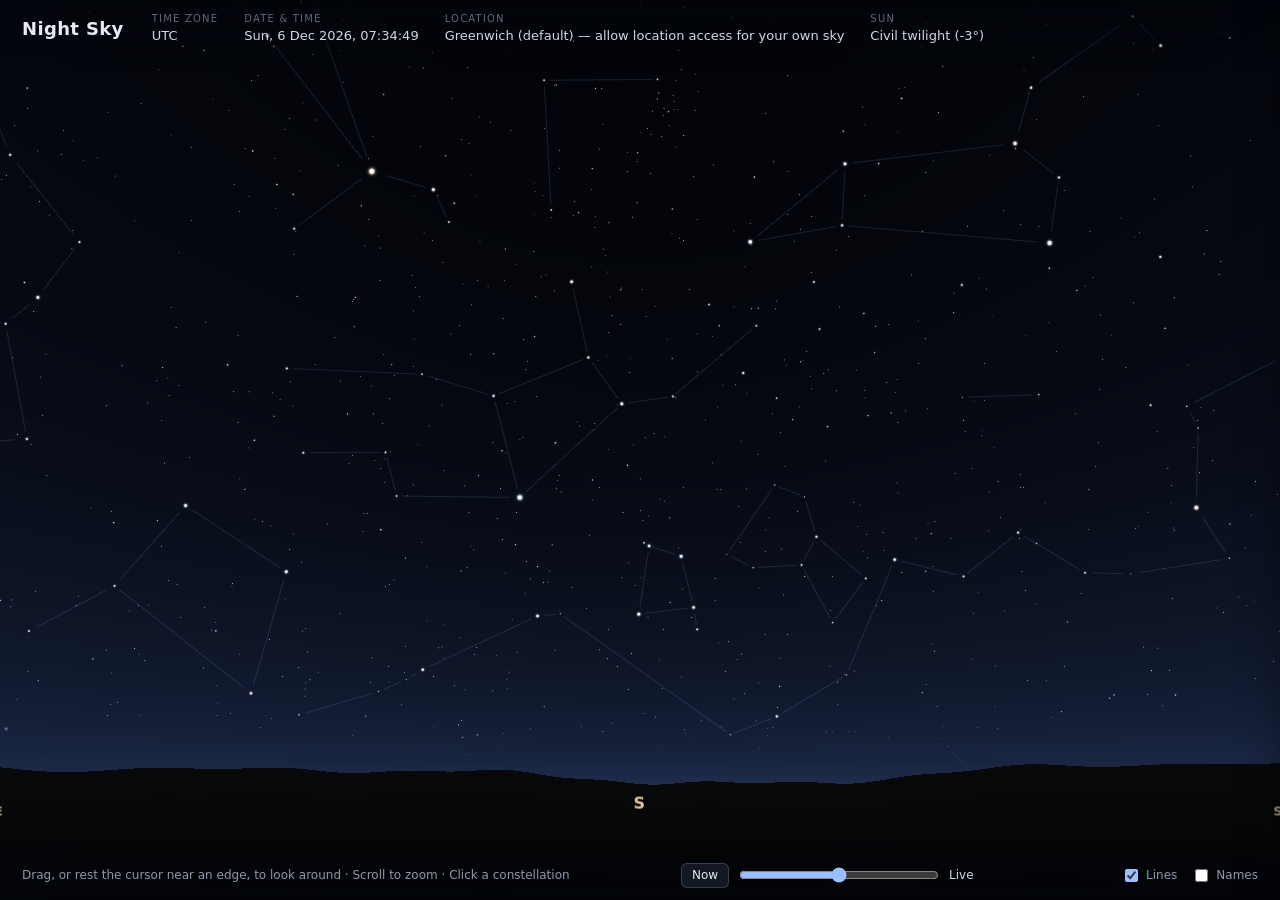
==== index.html @ 28700a71 "Render the sky from the observer's horizon The camera stands on the ground at the user's location. C" ====
<!doctype html>
<html lang="en">
<head>
  <meta charset="UTF-8" />
  <meta name="viewport" content="width=device-width, initial-scale=1" />
  <title>Night Sky</title>
  <link rel="stylesheet" href="style.css?v=4" />
</head>
<body>
  <canvas id="sky" aria-label="The night sky above your location"></canvas>
  <div id="labels" aria-hidden="true"></div>

  <header id="topbar">
    <div class="brand">Night Sky</div>
    <dl class="meta">
      <div class="meta-item"><dt>Time zone</dt><dd id="meta-timezone">—</dd></div>
      <div class="meta-item"><dt>Date &amp; time</dt><dd id="meta-time">—</dd></div>
      <div class="meta-item"><dt>Location</dt><dd id="meta-location">Locating…</dd></div>
      <div class="meta-item"><dt>Sun</dt><dd id="meta-sun">—</dd></div>
    </dl>
  </header>

  <div id="tooltip" role="tooltip" hidden></div>

  <aside id="panel" aria-hidden="true">
    <button id="panel-close" type="button" aria-label="Close">×</button>
    <div id="panel-content"></div>
  </aside>

  <footer id="controls">
    <div class="hint">Drag, or rest the cursor near an edge, to look around · Scroll to zoom · Click a constellation</div>
    <div class="time-control">
      <button id="time-now" type="button">Now</button>
      <input id="time-offset" type="range" min="-720" max="720" step="1" value="0" aria-label="Shift time" />
      <span id="time-label">Live</span>
    </div>
    <div class="toggles">
      <label><input id="toggle-lines" type="checkbox" checked /> Lines</label>
      <label><input id="toggle-labels" type="checkbox" /> Names</label>
    </div>
  </footer>

  <script type="module" src="main.js?v=4"></script>
</body>
</html>
---- style.css ----
:root {
  --text: #e6ebf2;
  --muted: #8d99ab;
  --faint: #5d6878;
  --line: rgba(150, 175, 215, 0.16);
  --glass: rgba(8, 12, 22, 0.62);
  --accent: #9cc0ff;
  --panel-w: 400px;
}

* { box-sizing: border-box; }

html, body {
  margin: 0;
  height: 100%;
  overflow: hidden;
  background: #02040a;
  color: var(--text);
  font: 14px/1.45 system-ui, -apple-system, "Segoe UI", Roboto, sans-serif;
}

#sky {
  position: fixed;
  inset: 0;
  width: 100vw;
  height: 100vh;
  display: block;
  cursor: grab;
  touch-action: none;
}
#sky.dragging { cursor: grabbing; }
#sky.hovering { cursor: pointer; }

/* ---------- labels drawn over the sky ---------- */
#labels { position: fixed; inset: 0; pointer-events: none; overflow: hidden; }
.label {
  position: absolute;
  left: 0; top: 0;
  white-space: nowrap;
  transform: translate(-50%, -50%);
  will-change: transform;
}
.label.cardinal {
  font-weight: 600;
  font-size: 13px;
  letter-spacing: 0.08em;
  color: rgba(220, 200, 160, 0.75);
}
.label.cardinal.major { font-size: 16px; color: rgba(240, 215, 165, 0.95); }
.label.con {
  font-size: 11px;
  letter-spacing: 0.14em;
  text-transform: uppercase;
  color: rgba(150, 180, 230, 0.5);
}
.label.con.active { color: rgba(200, 222, 255, 0.95); font-size: 12px; }

/* ---------- top bar ---------- */
#topbar {
  position: fixed;
  top: 0; left: 0; right: 0;
  display: flex;
  align-items: center;
  gap: 28px;
  padding: 12px 22px 22px;
  background: linear-gradient(to bottom, rgba(2, 4, 10, 0.85), rgba(2, 4, 10, 0));
  pointer-events: none;
}
#topbar > * { pointer-events: auto; }
.brand { font-size: 18px; font-weight: 650; letter-spacing: 0.02em; }
.meta { display: flex; flex-wrap: wrap; gap: 6px 26px; margin: 0; }
.meta-item { display: flex; flex-direction: column; }
.meta dt { font-size: 10px; text-transform: uppercase; letter-spacing: 0.12em; color: var(--faint); }
.meta dd { margin: 0; font-size: 13px; color: #cfd8e4; font-variant-numeric: tabular-nums; }

/* ---------- tooltip ---------- */
#tooltip {
  position: fixed;
  z-index: 20;
  pointer-events: none;
  padding: 7px 10px;
  border-radius: 8px;
  background: rgba(10, 15, 28, 0.88);
  border: 1px solid rgba(150, 180, 230, 0.25);
  box-shadow: 0 6px 20px rgba(0, 0, 0, 0.45);
  backdrop-filter: blur(6px);
}
.tt-name { font-weight: 600; font-size: 14px; }
.tt-sub { color: var(--muted); font-size: 12px; }
.tt-star { margin-top: 4px; font-size: 12px; color: #d9e3f2; }

/* ---------- footer controls ---------- */
#controls {
  position: fixed;
  left: 0; right: 0; bottom: 0;
  display: flex;
  align-items: center;
  gap: 22px;
  padding: 22px 22px 12px;
  background: linear-gradient(to top, rgba(2, 4, 10, 0.8), rgba(2, 4, 10, 0));
  font-size: 12px;
  color: var(--muted);
  pointer-events: none;
  transition: right 0.28s ease;
}
#controls > * { pointer-events: auto; }
body.panel-open #controls { right: min(var(--panel-w), 100vw); }
.hint { flex: 1; }
.time-control { display: flex; align-items: center; gap: 8px; }
.time-control input { width: 200px; accent-color: var(--accent); }
#time-label { min-width: 150px; color: #cfd8e4; font-variant-numeric: tabular-nums; }
button {
  font: inherit;
  color: var(--text);
  background: rgba(120, 150, 200, 0.14);
  border: 1px solid rgba(150, 180, 230, 0.25);
  border-radius: 6px;
  padding: 3px 10px;
  cursor: pointer;
}
button:hover { background: rgba(120, 150, 200, 0.26); }
.toggles { display: flex; gap: 14px; }
.toggles label { display: flex; align-items: center; gap: 5px; cursor: pointer; }
.toggles input { accent-color: var(--accent); }

/* ---------- side panel ---------- */
#panel {
  position: fixed;
  top: 0; right: 0; bottom: 0;
  width: var(--panel-w);
  max-width: 100vw;
  overflow-y: auto;
  padding: 26px 26px 40px;
  background: rgba(7, 11, 21, 0.94);
  border-left: 1px solid var(--line);
  box-shadow: -18px 0 40px rgba(0, 0, 0, 0.4);
  transform: translateX(105%);
  transition: transform 0.28s ease;
  z-index: 30;
}
#panel.open { transform: none; }
#panel-close {
  position: absolute;
  top: 14px; right: 14px;
  width: 30px; height: 30px;
  padding: 0;
  font-size: 18px;
  line-height: 1;
  border-radius: 50%;
}

.p-eyebrow { font-size: 11px; text-transform: uppercase; letter-spacing: 0.14em; color: var(--faint); }
.p-title { margin: 4px 0 2px; font-size: 28px; font-weight: 650; letter-spacing: 0.01em; }
.p-sub { color: var(--muted); }
.p-now {
  margin: 16px 0 6px;
  padding: 10px 12px;
  border-radius: 8px;
  background: rgba(120, 150, 200, 0.08);
  border: 1px solid var(--line);
  font-size: 13px;
}
.p-now strong { color: #fff; font-weight: 600; }
.p-chart {
  display: block;
  width: 100%;
  margin: 14px 0 4px;
  border-radius: 10px;
  background: radial-gradient(ellipse at center, #0c1426 0%, #050811 100%);
  border: 1px solid var(--line);
}
.p-chart-note { font-size: 11px; color: var(--faint); text-align: right; }
.p-section { margin-top: 22px; }
.p-section h3 {
  margin: 0 0 8px;
  font-size: 11px;
  font-weight: 600;
  text-transform: uppercase;
  letter-spacing: 0.14em;
  color: var(--muted);
}
.p-facts { display: grid; grid-template-columns: auto 1fr; gap: 6px 16px; margin: 0; font-size: 13px; }
.p-facts dt { color: var(--muted); }
.p-facts dd { margin: 0; }
.p-stars { width: 100%; border-collapse: collapse; font-size: 13px; }
.p-stars th {
  text-align: left;
  font-weight: 500;
  font-size: 11px;
  color: var(--faint);
  padding: 0 6px 6px 0;
  border-bottom: 1px solid var(--line);
}
.p-stars td { padding: 6px 6px 6px 0; border-bottom: 1px solid rgba(150, 175, 215, 0.07); vertical-align: top; }
.p-stars td.num { text-align: right; font-variant-numeric: tabular-nums; white-space: nowrap; }
.p-stars th.num { text-align: right; }
.p-stars .desig { color: var(--muted); font-size: 12px; }
.p-stars .kind { color: var(--muted); font-size: 12px; }
.p-stars tr.hl td { background: rgba(156, 192, 255, 0.1); }
.p-stars tr:hover td { background: rgba(156, 192, 255, 0.07); }
.p-swatch { display: inline-block; width: 8px; height: 8px; border-radius: 50%; margin-right: 6px; vertical-align: 1px; }
.p-about { font-size: 13.5px; color: #c9d3e0; }
.p-about a { color: var(--accent); }

@media (max-width: 900px) {
  .hint { display: none; }
  .meta { gap: 4px 16px; }
  #topbar { gap: 14px; }
}
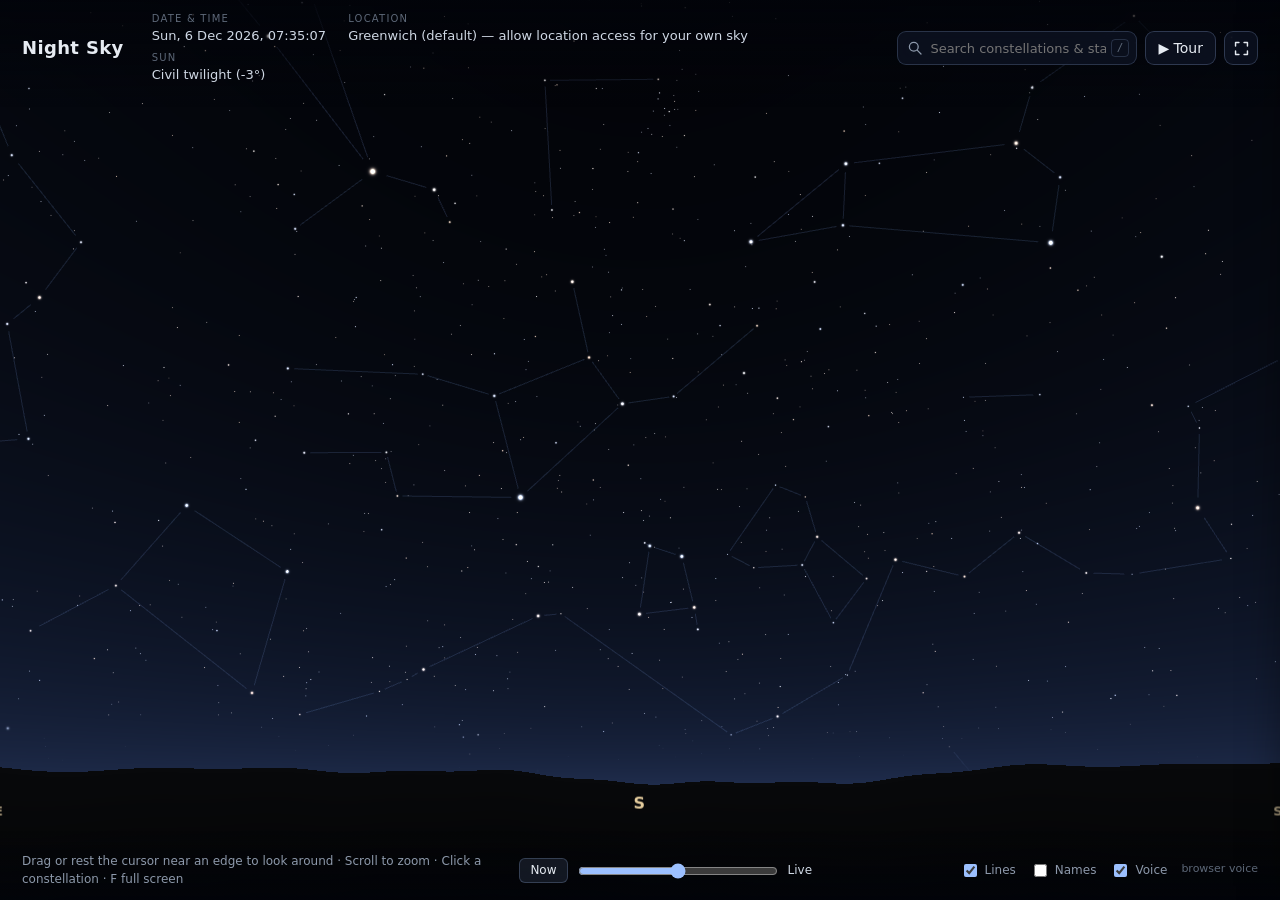
==== commit b7a4aa4f: "Search, tonight's visibility, full screen and a narrated tour - Search constellations and named star" ====
--- a/index.html
+++ b/index.html
@@ -4,7 +4,7 @@
   <meta charset="UTF-8" />
   <meta name="viewport" content="width=device-width, initial-scale=1" />
   <title>Night Sky</title>
-  <link rel="stylesheet" href="style.css?v=4" />
+  <link rel="stylesheet" href="style.css?v=7" />
 </head>
 <body>
   <canvas id="sky" aria-label="The night sky above your location"></canvas>
@@ -18,7 +18,37 @@
       <div class="meta-item"><dt>Location</dt><dd id="meta-location">Locating…</dd></div>
       <div class="meta-item"><dt>Sun</dt><dd id="meta-sun">—</dd></div>
     </dl>
+    <div class="top-actions">
+      <div class="search">
+        <svg class="search-icon" viewBox="0 0 20 20" aria-hidden="true"><circle cx="8.5" cy="8.5" r="5.5" fill="none" stroke="currentColor" stroke-width="1.6"/><path d="M13 13l4.5 4.5" stroke="currentColor" stroke-width="1.6" stroke-linecap="round"/></svg>
+        <input id="search" type="search" placeholder="Search constellations &amp; stars" autocomplete="off" spellcheck="false" aria-label="Search constellations and stars" aria-controls="search-results" />
+        <kbd class="search-kbd">/</kbd>
+        <ul id="search-results" role="listbox" hidden></ul>
+      </div>
+      <button id="tour-btn" type="button" class="action" title="Planetarium tour of tonight's sky">▶ Tour</button>
+      <button id="fullscreen-btn" type="button" class="action icon" title="Full screen (F)" aria-label="Full screen">
+        <svg viewBox="0 0 20 20" aria-hidden="true"><path d="M3 7V3h4M13 3h4v4M17 13v4h-4M7 17H3v-4" fill="none" stroke="currentColor" stroke-width="1.7" stroke-linecap="round" stroke-linejoin="round"/></svg>
+      </button>
+    </div>
   </header>
+  <div id="toast" role="status" aria-live="polite" hidden></div>
+  <div id="marker" hidden></div>
+  <div id="tour-bar" role="toolbar" aria-label="Tour controls" hidden>
+    <span class="tb-dot" aria-hidden="true"></span>
+    <span class="tb-label">Tour</span>
+    <span id="tour-progress" class="tb-progress"></span>
+    <button id="tour-pause" type="button" class="tb-btn tb-main"></button>
+    <button id="tour-restart" type="button" class="tb-btn" title="Restart the tour" aria-label="Restart the tour">
+      <svg viewBox="0 0 20 20" aria-hidden="true"><path d="M4.5 10a5.5 5.5 0 1 0 1.8-4.1" fill="none" stroke="currentColor" stroke-width="1.8" stroke-linecap="round"/><path d="M4 3.5v3.6h3.6" fill="none" stroke="currentColor" stroke-width="1.8" stroke-linecap="round" stroke-linejoin="round"/></svg>
+    </button>
+    <button id="tour-stop" type="button" class="tb-btn" title="Stop the tour (Esc)" aria-label="Stop the tour">
+      <svg viewBox="0 0 20 20" aria-hidden="true"><rect x="5" y="5" width="10" height="10" rx="1.6"/></svg>
+    </button>
+  </div>
+  <div id="tour-cursor" hidden>
+    <svg viewBox="0 0 24 24" aria-hidden="true"><path d="M4 2.5l15.5 9.2-6.6 1.5 3.7 7.1-2.7 1.4-3.7-7.1L5.4 19z" fill="#fff" stroke="#0b1020" stroke-width="1.3" stroke-linejoin="round"/></svg>
+    <span class="ripple"></span>
+  </div>
 
   <div id="tooltip" role="tooltip" hidden></div>
 
@@ -28,7 +58,7 @@
   </aside>
 
   <footer id="controls">
-    <div class="hint">Drag, or rest the cursor near an edge, to look around · Scroll to zoom · Click a constellation</div>
+    <div class="hint">Drag or rest the cursor near an edge to look around · Scroll to zoom · Click a constellation · F full screen</div>
     <div class="time-control">
       <button id="time-now" type="button">Now</button>
       <input id="time-offset" type="range" min="-720" max="720" step="1" value="0" aria-label="Shift time" />
@@ -37,9 +67,11 @@
     <div class="toggles">
       <label><input id="toggle-lines" type="checkbox" checked /> Lines</label>
       <label><input id="toggle-labels" type="checkbox" /> Names</label>
+      <label title="Narrate during the tour"><input id="toggle-voice" type="checkbox" checked /> Voice</label>
+      <span id="voice-status" class="voice-status" aria-live="polite"></span>
     </div>
   </footer>
 
-  <script type="module" src="main.js?v=4"></script>
+  <script type="module" src="main.js?v=7"></script>
 </body>
 </html>
--- a/style.css
+++ b/style.css
@@ -207,3 +207,154 @@
   .meta { gap: 4px 16px; }
   #topbar { gap: 14px; }
 }
+
+/* ---------- top-right actions: search, tour, full screen ---------- */
+.top-actions { margin-left: auto; display: flex; align-items: center; gap: 8px; }
+.search { position: relative; }
+.search input {
+  width: 270px;
+  height: 34px;
+  padding: 0 30px 0 32px;
+  font: inherit;
+  font-size: 13px;
+  color: var(--text);
+  background: rgba(14, 20, 36, 0.72);
+  border: 1px solid rgba(150, 180, 230, 0.22);
+  border-radius: 9px;
+  outline: none;
+  backdrop-filter: blur(8px);
+  transition: border-color 0.15s, background 0.15s, width 0.2s;
+}
+.search input::-webkit-search-cancel-button { display: none; }
+.search input:focus { border-color: rgba(156, 192, 255, 0.6); background: rgba(14, 20, 36, 0.92); width: 300px; }
+.search-icon { position: absolute; left: 10px; top: 9px; width: 16px; height: 16px; color: var(--muted); pointer-events: none; }
+.search-kbd {
+  position: absolute; right: 8px; top: 8px;
+  font: 11px/16px ui-monospace, monospace; color: var(--faint);
+  border: 1px solid rgba(150, 180, 230, 0.2); border-radius: 4px; padding: 0 5px;
+  pointer-events: none;
+}
+.search input:focus + .search-kbd { display: none; }
+#search-results {
+  position: absolute; right: 0; top: 40px;
+  width: 340px; max-height: 60vh; overflow-y: auto;
+  margin: 0; padding: 5px; list-style: none;
+  background: rgba(9, 14, 26, 0.97);
+  border: 1px solid rgba(150, 180, 230, 0.22);
+  border-radius: 10px;
+  box-shadow: 0 14px 40px rgba(0, 0, 0, 0.55);
+  z-index: 40;
+}
+#search-results li { display: flex; align-items: center; gap: 10px; padding: 7px 9px; border-radius: 7px; cursor: pointer; }
+#search-results li.active, #search-results li:hover { background: rgba(156, 192, 255, 0.12); }
+#search-results .r-main { flex: 1; min-width: 0; }
+#search-results .r-name { font-size: 13.5px; }
+#search-results .r-name mark { background: none; color: #fff; font-weight: 650; }
+#search-results .r-sub { font-size: 11.5px; color: var(--muted); }
+#search-results .r-empty { color: var(--muted); cursor: default; }
+.chip { font-size: 10.5px; white-space: nowrap; padding: 2px 7px; border-radius: 99px; border: 1px solid; }
+.chip.up { color: #8fe3b0; border-color: rgba(143, 227, 176, 0.35); }
+.chip.down { color: #c9b98a; border-color: rgba(201, 185, 138, 0.3); }
+.chip.never { color: #e39a8f; border-color: rgba(227, 154, 143, 0.3); }
+button.action { height: 34px; padding: 0 12px; border-radius: 9px; background: rgba(14, 20, 36, 0.72); backdrop-filter: blur(8px); }
+button.action.icon { width: 34px; padding: 0; display: grid; place-items: center; }
+button.action svg { width: 17px; height: 17px; }
+button.action.on { background: rgba(156, 192, 255, 0.22); border-color: rgba(156, 192, 255, 0.55); }
+
+#toast {
+  position: fixed; top: 62px; right: 22px; z-index: 35;
+  max-width: 380px; padding: 11px 14px;
+  font-size: 13px; color: #dfe7f2;
+  background: rgba(9, 14, 26, 0.95);
+  border: 1px solid rgba(150, 180, 230, 0.25);
+  border-left: 3px solid #e3c38f;
+  border-radius: 9px;
+  box-shadow: 0 10px 30px rgba(0, 0, 0, 0.5);
+}
+#toast strong { color: #fff; }
+body.panel-open #toast { right: calc(var(--panel-w) + 22px); }
+
+/* ---------- star marker (search result) ---------- */
+#marker {
+  position: fixed; left: 0; top: 0; width: 30px; height: 30px; margin: -15px 0 0 -15px;
+  border: 1.5px solid rgba(156, 192, 255, 0.9); border-radius: 50%;
+  pointer-events: none; z-index: 5;
+  transform: var(--t, none);
+  animation: pulse 1.6s ease-in-out infinite;
+}
+@keyframes pulse { 0%, 100% { transform: var(--t) scale(1); opacity: 0.95; } 50% { transform: var(--t) scale(1.25); opacity: 0.5; } }
+
+/* ---------- planetarium tour cursor ---------- */
+#tour-cursor { position: fixed; left: 0; top: 0; width: 26px; height: 26px; pointer-events: none; z-index: 25; will-change: transform; }
+#tour-cursor svg { width: 26px; height: 26px; filter: drop-shadow(0 2px 4px rgba(0, 0, 0, 0.6)); }
+#tour-cursor .ripple { position: absolute; left: -11px; top: -11px; width: 26px; height: 26px; border-radius: 50%; border: 2px solid rgba(156, 192, 255, 0.9); opacity: 0; }
+#tour-cursor.click .ripple { animation: ripple 0.55s ease-out; }
+@keyframes ripple { from { transform: scale(0.3); opacity: 1; } to { transform: scale(1.8); opacity: 0; } }
+body.touring #sky { cursor: default; }
+
+/* ---------- panel extras ---------- */
+.p-actions { display: flex; gap: 8px; margin-top: 12px; }
+.p-listen { display: inline-flex; align-items: center; gap: 6px; height: 30px; padding: 0 12px; border-radius: 99px; }
+.p-listen.busy { opacity: 0.75; cursor: progress; }
+.p-now .v-title { font-weight: 600; color: #fff; }
+.p-now .v-detail { color: #c9d3e0; margin-top: 3px; }
+.p-now.never { border-color: rgba(227, 154, 143, 0.35); }
+.p-now.later, .p-now.not-tonight, .p-now.daylight { border-color: rgba(227, 195, 143, 0.35); }
+.p-jump { margin-top: 8px; }
+
+/* ---------- full screen: UI fades away while you're not moving ---------- */
+#topbar, #controls { transition: opacity 0.6s ease, right 0.28s ease; }
+body.ui-idle #topbar, body.ui-idle #controls { opacity: 0; pointer-events: none; }
+body.ui-idle #topbar > *, body.ui-idle #controls > * { pointer-events: none; }
+body.ui-idle #sky { cursor: none; }
+
+@media (max-width: 1250px) {
+  .meta-item:nth-child(4) { display: none; }
+  .search input, .search input:focus { width: 210px; }
+}
+
+/* header fit */
+.brand, button.action, .meta dd { white-space: nowrap; }
+.brand, .top-actions { flex-shrink: 0; }
+.meta { flex: 1 1 auto; min-width: 0; gap: 6px 22px; }
+.search input { width: 240px; }
+.search input:focus { width: 280px; }
+@media (max-width: 1350px) { .meta-item:first-child { display: none; } }
+#topbar { transition: right 0.28s ease, opacity 0.6s ease; }
+body.panel-open #topbar { right: min(var(--panel-w), 100vw); }
+.search-icon { z-index: 1; }
+body.panel-open .meta-item:nth-child(1), body.panel-open .meta-item:nth-child(4) { display: none; }
+body.panel-open .meta dd { max-width: 300px; overflow: hidden; text-overflow: ellipsis; }
+
+/* voice status next to the Voice toggle */
+.voice-status { min-width: 0; font-size: 11px; color: var(--faint); transition: opacity 0.8s; }
+.voice-status.fade { opacity: 0; }
+
+/* the star being named in the narration */
+.p-stars tr.speaking td { background: rgba(156, 192, 255, 0.16); }
+.p-chart circle.speaking { stroke: #cfe0ff; stroke-width: 2; }
+
+/* ---------- tour control bar ---------- */
+#tour-bar {
+  position: fixed; bottom: 62px; left: 50%; transform: translateX(-50%); z-index: 28;
+  display: flex; align-items: center; gap: 10px;
+  padding: 6px 8px 6px 14px;
+  background: rgba(10, 15, 28, 0.88);
+  border: 1px solid rgba(150, 180, 230, 0.25);
+  border-radius: 99px;
+  box-shadow: 0 10px 30px rgba(0, 0, 0, 0.45);
+  backdrop-filter: blur(10px);
+  font-size: 13px;
+  transition: left 0.28s ease;
+}
+#tour-bar[hidden] { display: none; }
+body.panel-open #tour-bar { left: calc((100vw - var(--panel-w)) / 2); }
+.tb-dot { width: 8px; height: 8px; border-radius: 50%; background: #8fe3b0; box-shadow: 0 0 8px #8fe3b0; animation: tbpulse 1.6s ease-in-out infinite; }
+#tour-bar.paused .tb-dot { background: #e3c38f; box-shadow: none; animation: none; }
+@keyframes tbpulse { 50% { opacity: 0.35; } }
+.tb-label { font-weight: 600; }
+.tb-progress { color: var(--muted); min-width: 120px; font-variant-numeric: tabular-nums; }
+.tb-btn { display: inline-flex; align-items: center; justify-content: center; gap: 6px; height: 32px; min-width: 32px; padding: 0 10px; border-radius: 99px; }
+.tb-btn svg { width: 15px; height: 15px; fill: currentColor; }
+.tb-main { padding: 0 14px 0 11px; background: rgba(156, 192, 255, 0.2); border-color: rgba(156, 192, 255, 0.45); }
+body.ui-idle #tour-bar { opacity: 0.35; }
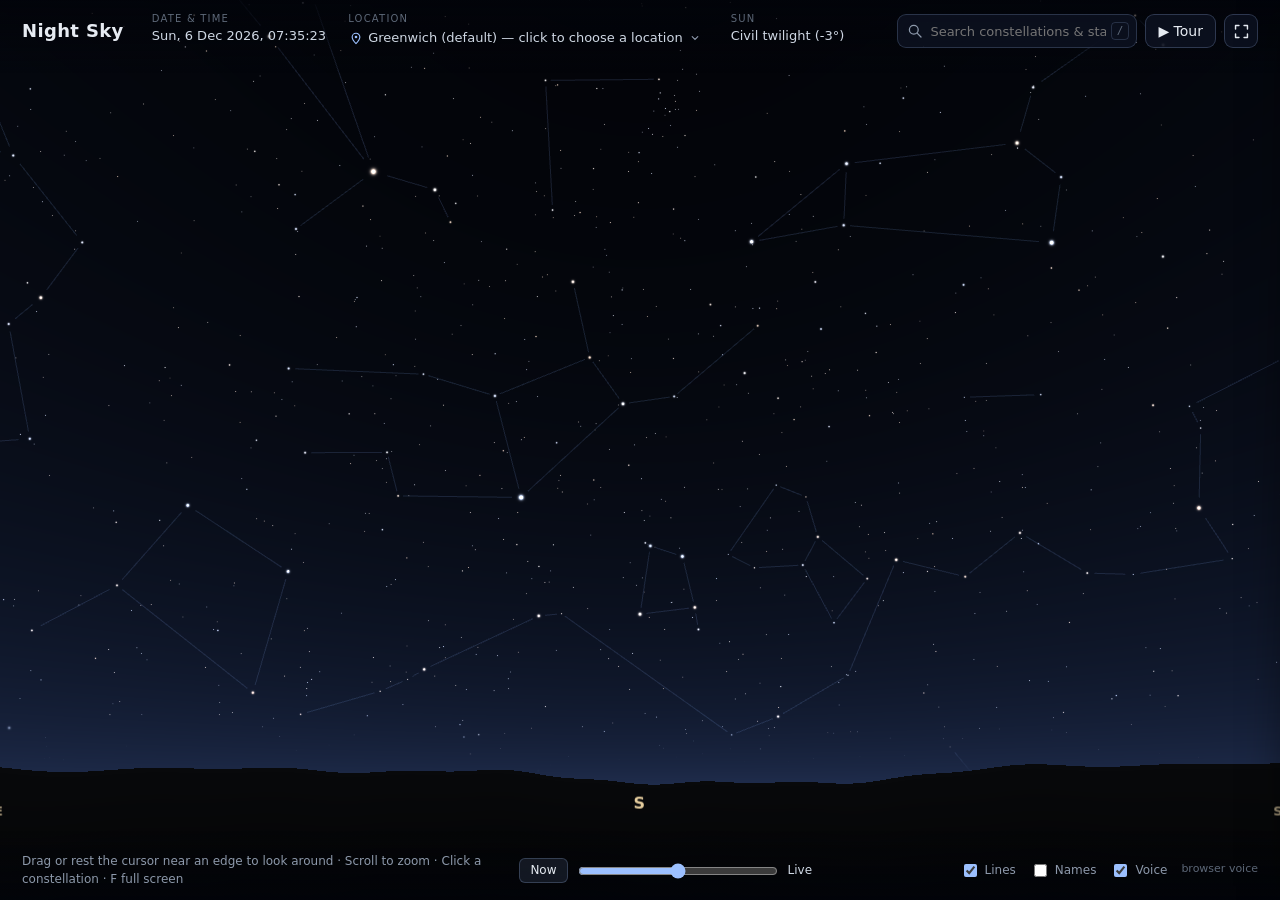
==== commit 49137577: "Touch-first mobile layout and a location picker - Touch: one-finger look, pinch zoom, bigger tap tar" ====
--- a/index.html
+++ b/index.html
@@ -2,11 +2,24 @@
 <html lang="en">
 <head>
   <meta charset="UTF-8" />
-  <meta name="viewport" content="width=device-width, initial-scale=1" />
+  <meta name="viewport" content="width=device-width, initial-scale=1, viewport-fit=cover" />
+  <meta name="theme-color" content="#02040a" />
+  <meta name="mobile-web-app-capable" content="yes" />
+  <meta name="apple-mobile-web-app-capable" content="yes" />
+  <meta name="apple-mobile-web-app-status-bar-style" content="black-translucent" />
+  <meta name="apple-mobile-web-app-title" content="Night Sky" />
+  <link rel="manifest" href="manifest.webmanifest" />
+  <link rel="icon" href="icon.svg" type="image/svg+xml" />
+  <link rel="apple-touch-icon" href="icon-180.png" />
   <title>Night Sky</title>
-  <link rel="stylesheet" href="style.css?v=7" />
+  <link rel="stylesheet" href="style.css?v=8" />
 </head>
 <body>
+  <div id="loading" class="loading" role="status" aria-live="polite">
+    <div class="loading-orbit" aria-hidden="true"><span></span><span></span><span></span></div>
+    <div id="loading-text" class="loading-text">Finding your sky…</div>
+    <div id="loading-sub" class="loading-sub"></div>
+  </div>
   <canvas id="sky" aria-label="The night sky above your location"></canvas>
   <div id="labels" aria-hidden="true"></div>
 
@@ -15,10 +28,19 @@
     <dl class="meta">
       <div class="meta-item"><dt>Time zone</dt><dd id="meta-timezone">—</dd></div>
       <div class="meta-item"><dt>Date &amp; time</dt><dd id="meta-time">—</dd></div>
-      <div class="meta-item"><dt>Location</dt><dd id="meta-location">Locating…</dd></div>
+      <div class="meta-item meta-loc"><dt>Location</dt><dd>
+        <button id="location-btn" type="button" class="loc-btn" title="Change location" aria-haspopup="dialog">
+          <svg viewBox="0 0 20 20" aria-hidden="true"><path d="M10 18s-5.5-5.2-5.5-9.3a5.5 5.5 0 0 1 11 0C15.5 12.8 10 18 10 18z" fill="none" stroke="currentColor" stroke-width="1.6"/><circle cx="10" cy="8.6" r="1.9" fill="currentColor"/></svg>
+          <span id="meta-location">Locating…</span>
+          <svg class="chev" viewBox="0 0 20 20" aria-hidden="true"><path d="M6 8l4 4 4-4" fill="none" stroke="currentColor" stroke-width="1.6" stroke-linecap="round"/></svg>
+        </button>
+      </dd></div>
       <div class="meta-item"><dt>Sun</dt><dd id="meta-sun">—</dd></div>
     </dl>
     <div class="top-actions">
+      <button id="search-toggle" type="button" class="action icon search-toggle" aria-label="Search">
+        <svg viewBox="0 0 20 20" aria-hidden="true"><circle cx="8.5" cy="8.5" r="5.5" fill="none" stroke="currentColor" stroke-width="1.7"/><path d="M13 13l4.5 4.5" stroke="currentColor" stroke-width="1.7" stroke-linecap="round"/></svg>
+      </button>
       <div class="search">
         <svg class="search-icon" viewBox="0 0 20 20" aria-hidden="true"><circle cx="8.5" cy="8.5" r="5.5" fill="none" stroke="currentColor" stroke-width="1.6"/><path d="M13 13l4.5 4.5" stroke="currentColor" stroke-width="1.6" stroke-linecap="round"/></svg>
         <input id="search" type="search" placeholder="Search constellations &amp; stars" autocomplete="off" spellcheck="false" aria-label="Search constellations and stars" aria-controls="search-results" />
@@ -51,8 +73,32 @@
   </div>
 
   <div id="tooltip" role="tooltip" hidden></div>
+  <div id="peek" hidden>
+    <div class="peek-main"><div id="peek-name" class="tt-name"></div><div id="peek-sub" class="tt-sub"></div><div id="peek-star" class="tt-star"></div></div>
+    <button id="peek-open" type="button">Details ›</button>
+  </div>
+
+  <div id="loc-picker" role="dialog" aria-modal="true" aria-labelledby="loc-title" hidden>
+    <div class="lp-card">
+      <div class="lp-head">
+        <h2 id="loc-title">See the sky from…</h2>
+        <button id="loc-close" type="button" class="lp-close" aria-label="Close">×</button>
+      </div>
+      <div class="lp-search">
+        <svg viewBox="0 0 20 20" aria-hidden="true"><circle cx="8.5" cy="8.5" r="5.5" fill="none" stroke="currentColor" stroke-width="1.6"/><path d="M13 13l4.5 4.5" stroke="currentColor" stroke-width="1.6" stroke-linecap="round"/></svg>
+        <input id="loc-search" type="search" placeholder="Search for a city or place" autocomplete="off" spellcheck="false" aria-controls="loc-results" />
+      </div>
+      <button id="loc-mine" type="button" class="lp-mine">
+        <svg viewBox="0 0 20 20" aria-hidden="true"><circle cx="10" cy="10" r="3" fill="currentColor"/><circle cx="10" cy="10" r="6.5" fill="none" stroke="currentColor" stroke-width="1.5"/><path d="M10 1.5v3M10 15.5v3M1.5 10h3M15.5 10h3" stroke="currentColor" stroke-width="1.5" stroke-linecap="round"/></svg>
+        Use my current location
+      </button>
+      <ul id="loc-results" role="listbox"></ul>
+      <div id="loc-note" class="lp-note"></div>
+    </div>
+  </div>
 
   <aside id="panel" aria-hidden="true">
+    <div id="sheet-handle" class="sheet-handle" aria-hidden="true"><span></span></div>
     <button id="panel-close" type="button" aria-label="Close">×</button>
     <div id="panel-content"></div>
   </aside>
@@ -72,6 +118,6 @@
     </div>
   </footer>
 
-  <script type="module" src="main.js?v=7"></script>
+  <script type="module" src="main.js?v=8"></script>
 </body>
 </html>
--- a/style.css
+++ b/style.css
@@ -358,3 +358,184 @@
 .tb-btn svg { width: 15px; height: 15px; fill: currentColor; }
 .tb-main { padding: 0 14px 0 11px; background: rgba(156, 192, 255, 0.2); border-color: rgba(156, 192, 255, 0.45); }
 body.ui-idle #tour-bar { opacity: 0.35; }
+
+/* =====================================================================
+   Loading screen (startup and travelling to another location)
+   ===================================================================== */
+html, body { height: 100%; height: 100dvh; }
+.loading {
+  position: fixed; inset: 0; z-index: 100;
+  display: flex; flex-direction: column; align-items: center; justify-content: center; gap: 18px;
+  background: radial-gradient(ellipse at 50% 40%, #0d1630 0%, #02040a 70%);
+  transition: opacity 0.6s ease;
+}
+.loading.hide { opacity: 0; pointer-events: none; }
+.loading[hidden] { display: none; }
+.loading-orbit { position: relative; width: 64px; height: 64px; }
+.loading-orbit span {
+  position: absolute; inset: 0; border-radius: 50%;
+  border: 1.5px solid transparent; border-top-color: rgba(156, 192, 255, 0.9);
+  animation: spin 1.4s linear infinite;
+}
+.loading-orbit span:nth-child(2) { inset: 10px; border-top-color: rgba(227, 195, 143, 0.8); animation-duration: 2.1s; animation-direction: reverse; }
+.loading-orbit span:nth-child(3) { inset: 26px; background: #fff; box-shadow: 0 0 18px 4px rgba(156, 192, 255, 0.6); border: none; animation: twinkle 1.6s ease-in-out infinite; }
+@keyframes spin { to { transform: rotate(360deg); } }
+@keyframes twinkle { 50% { opacity: 0.45; transform: scale(0.8); } }
+.loading-text { font-size: 17px; font-weight: 600; letter-spacing: 0.01em; }
+.loading-sub { font-size: 13px; color: var(--muted); min-height: 1.2em; text-align: center; padding: 0 24px; }
+
+/* =====================================================================
+   Location button + picker
+   ===================================================================== */
+.loc-btn {
+  display: inline-flex; align-items: center; gap: 5px; max-width: 420px;
+  padding: 1px 6px 1px 2px; margin-left: -2px;
+  background: none; border: 1px solid transparent; border-radius: 6px;
+  font: inherit; font-size: 13px; color: #cfd8e4; cursor: pointer;
+}
+.loc-btn:hover { background: rgba(120, 150, 200, 0.14); border-color: rgba(150, 180, 230, 0.25); }
+.loc-btn svg { width: 14px; height: 14px; flex: none; color: var(--accent); }
+.loc-btn .chev { color: var(--muted); }
+.loc-btn #meta-location { overflow: hidden; text-overflow: ellipsis; white-space: nowrap; }
+
+#loc-picker {
+  position: fixed; inset: 0; z-index: 60;
+  display: flex; align-items: flex-start; justify-content: center;
+  padding: 80px 16px 16px;
+  background: rgba(2, 4, 10, 0.55);
+  backdrop-filter: blur(3px);
+}
+#loc-picker[hidden] { display: none; }
+.lp-card {
+  width: min(520px, 100%); max-height: calc(100dvh - 100px); display: flex; flex-direction: column;
+  background: rgba(9, 14, 26, 0.98); border: 1px solid rgba(150, 180, 230, 0.22); border-radius: 14px;
+  box-shadow: 0 20px 60px rgba(0, 0, 0, 0.6); overflow: hidden;
+}
+.lp-head { display: flex; align-items: center; justify-content: space-between; padding: 16px 16px 8px 18px; }
+.lp-head h2 { margin: 0; font-size: 17px; font-weight: 650; }
+.lp-close { width: 32px; height: 32px; padding: 0; border-radius: 50%; font-size: 18px; }
+.lp-search { position: relative; margin: 4px 16px 10px; }
+.lp-search svg { position: absolute; left: 12px; top: 12px; width: 17px; height: 17px; color: var(--muted); }
+.lp-search input {
+  width: 100%; height: 42px; padding: 0 12px 0 38px; font: inherit; font-size: 15px; color: var(--text);
+  background: rgba(14, 20, 36, 0.9); border: 1px solid rgba(150, 180, 230, 0.28); border-radius: 10px; outline: none;
+}
+.lp-search input:focus { border-color: rgba(156, 192, 255, 0.7); }
+.lp-mine {
+  display: flex; align-items: center; gap: 10px; margin: 0 16px 6px; height: 40px;
+  background: rgba(156, 192, 255, 0.1); border-color: rgba(156, 192, 255, 0.3); border-radius: 10px; font-size: 14px;
+}
+.lp-mine svg { width: 18px; height: 18px; color: var(--accent); }
+#loc-results { list-style: none; margin: 0; padding: 4px 8px 10px; overflow-y: auto; }
+#loc-results li { display: flex; align-items: center; gap: 12px; padding: 10px 10px; border-radius: 9px; cursor: pointer; }
+#loc-results li.active, #loc-results li:hover { background: rgba(156, 192, 255, 0.12); }
+#loc-results .lr-main { flex: 1; min-width: 0; }
+#loc-results .lr-name { font-size: 14.5px; }
+#loc-results .lr-sub { font-size: 12px; color: var(--muted); }
+#loc-results .lr-side { text-align: right; font-size: 11.5px; color: var(--muted); white-space: nowrap; }
+#loc-results .lr-side .hemi { color: #e3c38f; }
+#loc-results .lr-head { font-size: 11px; text-transform: uppercase; letter-spacing: 0.12em; color: var(--faint); padding: 10px 10px 4px; cursor: default; }
+#loc-results .lr-head:hover { background: none; }
+.lp-note { font-size: 11.5px; color: var(--faint); padding: 0 18px 12px; }
+
+/* =====================================================================
+   Tap bubble (touch screens: tap shows the name, tap again for details)
+   ===================================================================== */
+#peek {
+  position: fixed; z-index: 22; display: flex; align-items: center; gap: 12px;
+  padding: 9px 10px 9px 13px; max-width: calc(100vw - 24px);
+  background: rgba(10, 15, 28, 0.94); border: 1px solid rgba(150, 180, 230, 0.3); border-radius: 12px;
+  box-shadow: 0 10px 28px rgba(0, 0, 0, 0.5); backdrop-filter: blur(8px);
+}
+#peek[hidden] { display: none; }
+#peek-open { height: 34px; padding: 0 12px; border-radius: 99px; white-space: nowrap; background: rgba(156, 192, 255, 0.2); border-color: rgba(156, 192, 255, 0.45); }
+#peek-star:empty, #peek-sub:empty { display: none; }
+
+.top-actions button.search-toggle { display: none; } /* beats button.action.icon */
+.sheet-handle { display: none; }
+
+/* =====================================================================
+   Phones and small screens
+   ===================================================================== */
+@media (max-width: 720px) {
+  :root { --sheet-h: 58dvh; }
+  body { font-size: 15px; }
+  #topbar {
+    padding: calc(env(safe-area-inset-top) + 8px) calc(env(safe-area-inset-right) + 12px) 18px calc(env(safe-area-inset-left) + 14px);
+    gap: 10px; align-items: flex-start;
+  }
+  .brand { display: none; } /* the location chip is the title on phones */
+  .meta { min-width: 0; }
+  .meta-item.meta-loc dd, .loc-btn { max-width: 100%; }
+  .meta { flex-direction: column; gap: 0; }
+  .meta-item { display: none; }
+  .meta-item.meta-loc, .meta-item:nth-child(2) { display: flex; }
+  .meta-item.meta-loc { order: -1; }
+  .meta dt { display: none; }
+  .meta-item:nth-child(2) dd { font-size: 12px; color: var(--muted); padding-left: 21px; }
+  .loc-btn { font-size: 15px; font-weight: 600; padding: 4px 6px 2px 2px; color: var(--text); }
+  .top-actions { gap: 6px; }
+  button.action { height: 38px; }
+  button.action.icon { width: 38px; }
+  #tour-btn { padding: 0 11px; }
+  .top-actions button.search-toggle { display: grid; }
+  .search { position: fixed; left: 0; right: 0; top: 0; z-index: 45; padding: calc(env(safe-area-inset-top) + 8px) 12px 10px; background: rgba(2, 4, 10, 0.96); display: none; }
+  body.searching .search { display: block; }
+  .search input, .search input:focus { width: 100%; height: 42px; font-size: 16px; }
+  .search-icon { left: 22px; top: calc(env(safe-area-inset-top) + 21px); }
+  .search-kbd { display: none; }
+  #search-results { position: static; width: auto; max-height: 70dvh; margin-top: 8px; }
+  #search-results li { padding: 11px 10px; }
+
+  #controls {
+    padding: 22px calc(env(safe-area-inset-right) + 12px) calc(env(safe-area-inset-bottom) + 10px) calc(env(safe-area-inset-left) + 12px);
+    gap: 10px; flex-wrap: wrap; justify-content: space-between;
+  }
+  .hint { display: none; }
+  .time-control { flex: 1 1 100%; order: 2; }
+  .time-control input { flex: 1; width: auto; }
+  #time-label { min-width: 0; font-size: 12px; }
+  .toggles { gap: 12px; font-size: 13px; }
+  .voice-status { display: none; }
+
+  /* the side panel becomes a bottom sheet */
+  #panel {
+    top: auto; left: 0; right: 0; bottom: 0; width: 100%; height: var(--sheet-h); max-width: none;
+    padding: 8px 18px calc(env(safe-area-inset-bottom) + 24px);
+    border-left: none; border-top: 1px solid var(--line); border-radius: 18px 18px 0 0;
+    transform: translateY(105%); transition: transform 0.3s ease, height 0.3s ease;
+    box-shadow: 0 -12px 40px rgba(0, 0, 0, 0.5);
+  }
+  #panel.open { transform: none; }
+  #panel.expanded { height: calc(100dvh - env(safe-area-inset-top) - 12px); }
+  #panel.dragging { transition: none; }
+  .sheet-handle { display: flex; justify-content: center; padding: 4px 0 10px; cursor: grab; touch-action: none; }
+  .sheet-handle span { width: 42px; height: 5px; border-radius: 3px; background: rgba(200, 215, 240, 0.35); }
+  #panel-close { top: 12px; right: 12px; }
+  .p-title { font-size: 25px; }
+  body.panel-open #topbar, body.panel-open #controls, body.panel-open #toast { right: 0; }
+  body.panel-open #controls { opacity: 0; pointer-events: none; }
+  body.panel-open #controls > * { pointer-events: none; }
+  body.panel-open .meta-item:nth-child(1), body.panel-open .meta-item:nth-child(4) { display: none; }
+
+  #toast { top: calc(env(safe-area-inset-top) + 64px); left: 12px; right: 12px; max-width: none; }
+  #tour-bar { bottom: calc(env(safe-area-inset-bottom) + 92px); max-width: calc(100vw - 16px); gap: 6px; padding-left: 12px; }
+  body.panel-open #tour-bar { left: 50%; bottom: calc(var(--sheet-h) + 10px); }
+  .tb-progress { min-width: 0; overflow: hidden; text-overflow: ellipsis; white-space: nowrap; }
+  .tb-label { display: none; }
+  #loc-picker { padding: calc(env(safe-area-inset-top) + 10px) 10px 10px; }
+  .lp-card { max-height: calc(100dvh - env(safe-area-inset-top) - 20px); }
+}
+
+/* Touch screens: no hover-only affordances. */
+@media (hover: none) {
+  .hint { display: none; }
+  .search-kbd { display: none; }
+  #sky { cursor: default; }
+}
+@media (max-width: 720px) {
+  .meta, .meta-item, .meta dd { min-width: 0; max-width: 100%; }
+  .meta-item.meta-loc dd { overflow: hidden; }
+  .loc-btn { overflow: hidden; }
+  #meta-location { min-width: 0; }
+}
